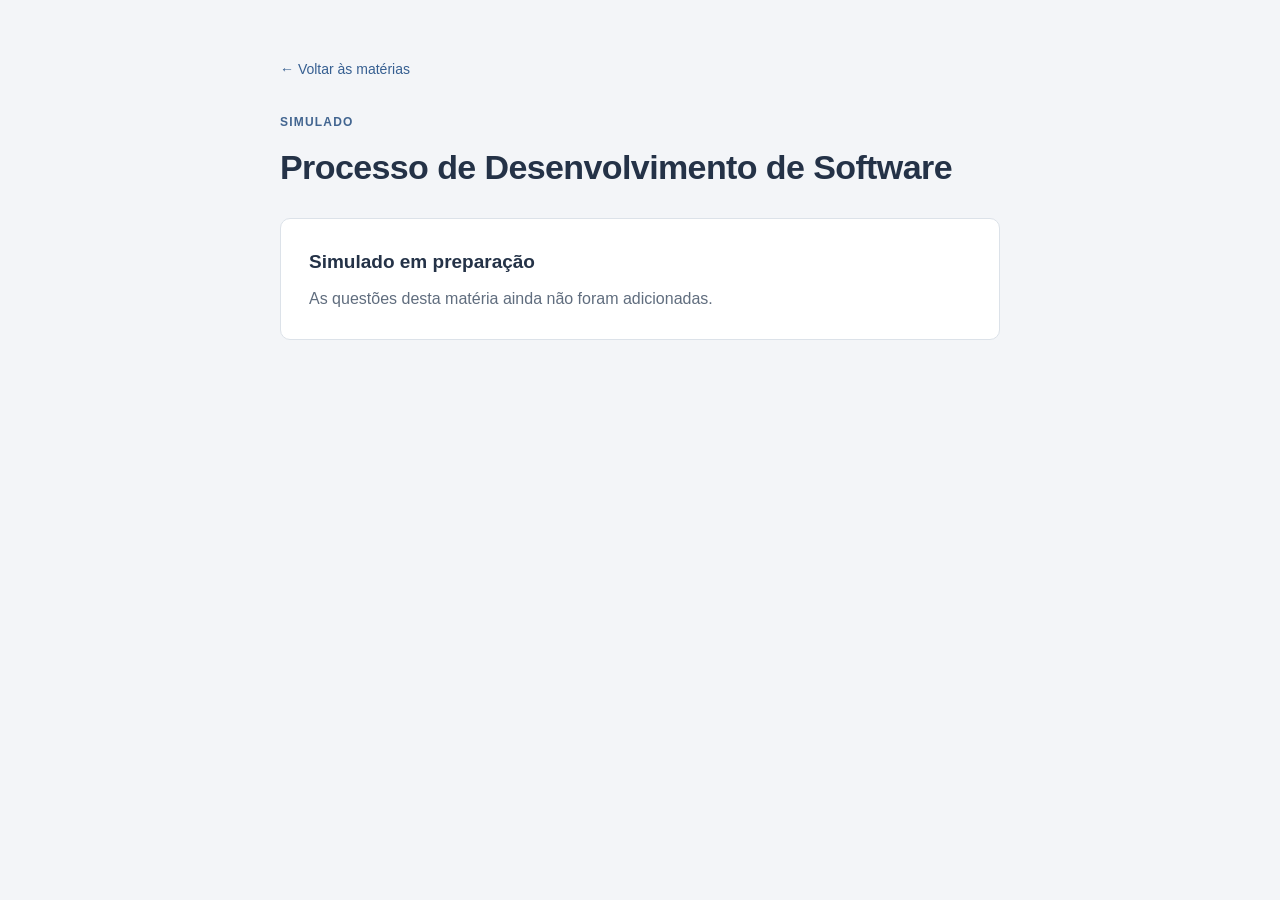
==== Processo de Desenvolvimento de Software/index.html @ 702bc62c "Adiciona site de estudos e simulado PHP" ====
<!DOCTYPE html>
<html lang="pt-BR">
<head>
  <meta charset="UTF-8">
  <meta name="viewport" content="width=device-width, initial-scale=1.0">
  <title>Simulado | Processo de Desenvolvimento de Software</title>
  <link rel="stylesheet" href="../styles.css">
</head>
<body>
  <main class="container">
    <a class="voltar" href="../index.html">← Voltar às matérias</a>
    <header class="intro">
      <span class="label">SIMULADO</span>
      <h1>Processo de Desenvolvimento de Software</h1>
    </header>
    <section class="aviso" aria-labelledby="aviso-titulo">
      <h2 id="aviso-titulo">Simulado em preparação</h2>
      <p>As questões desta matéria ainda não foram adicionadas.</p>
    </section>
  </main>
</body>
</html>
---- styles.css ----
* { box-sizing: border-box; }
:root { font-family: "Segoe UI", Arial, sans-serif; color: #243247; background: #f3f5f8; line-height: 1.6; color-scheme: light; }
body { margin: 0; padding: 56px 20px; }
.container { max-width: 720px; margin: 0 auto; }
.intro { margin-bottom: 30px; }
.label { color: #426590; font-size: 12px; letter-spacing: 1.2px; font-weight: 700; }
h1 { font-size: clamp(26px, 4vw, 34px); line-height: 1.25; letter-spacing: -.6px; margin: 12px 0; }
p { margin: 0; color: #606d7e; }
.materias { display: grid; gap: 14px; }
.materia { display: flex; align-items: center; gap: 18px; padding: 23px; background: #fff; border: 1px solid #dce2e9; border-radius: 10px; text-decoration: none; color: inherit; transition: border-color .15s, background-color .15s; }
.materia:hover { border-color: #7695bc; background: #fbfcff; }
.sigla { flex: 0 0 52px; height: 52px; display: grid; place-items: center; border-radius: 8px; background: #edf2f9; color: #365f91; font-size: 13px; font-weight: 700; }
.materia-texto { flex: 1; min-width: 0; }
.materia-nome { display: block; font-size: 17px; font-weight: 600; line-height: 1.4; }
.materia-acao { display: block; margin-top: 5px; font-size: 13px; color: #65758b; }
.seta { color: #426590; font-size: 22px; }
a:focus-visible { outline: 3px solid #386db0; outline-offset: 4px; }
.voltar { display: inline-block; margin-bottom: 28px; color: #365f91; text-decoration: none; font-size: 14px; }
.voltar:hover { text-decoration: underline; }
.aviso { background: #fff; border: 1px solid #dce2e9; border-radius: 10px; padding: 28px; }
.aviso h2 { font-size: 19px; margin: 0 0 8px; }
@media (max-width: 480px) { body { padding: 32px 16px; } .materia { padding: 18px 16px; gap: 12px; } .sigla { flex-basis: 44px; height: 44px; font-size: 12px; } .materia-nome { font-size: 16px; } .aviso { padding: 22px; } }
@media (prefers-reduced-motion: reduce) { .materia { transition: none; } }
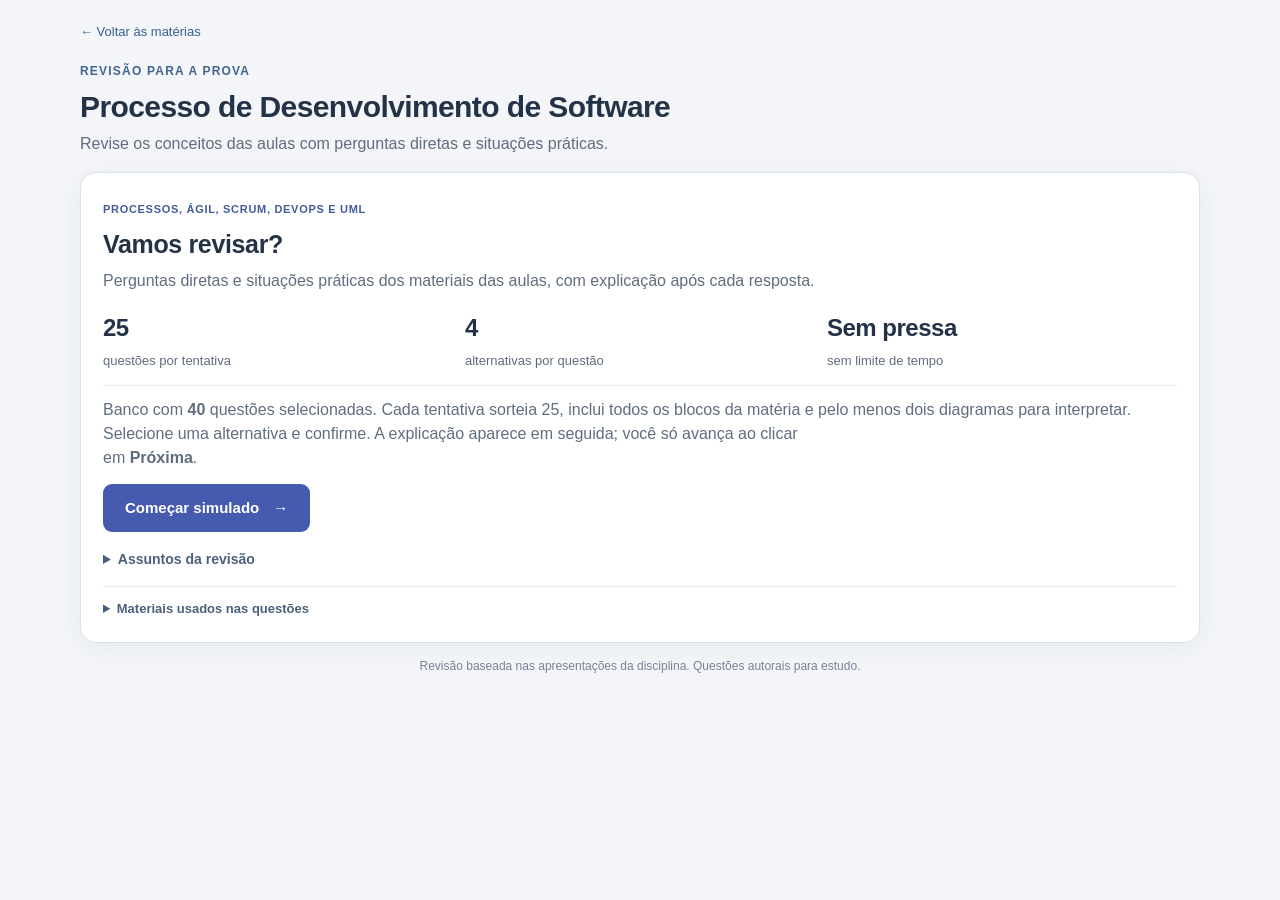
==== commit 6757ae1d: "Adiciona simulado de desenvolvimento de software" ====
--- a/Processo de Desenvolvimento de Software/index.html
+++ b/Processo de Desenvolvimento de Software/index.html
@@ -3,20 +3,86 @@
 <head>
   <meta charset="UTF-8">
   <meta name="viewport" content="width=device-width, initial-scale=1.0">
+  <meta name="description" content="Simulado de Processo de Desenvolvimento de Software baseado nos materiais das aulas, com 25 questões por tentativa.">
   <title>Simulado | Processo de Desenvolvimento de Software</title>
   <link rel="stylesheet" href="../styles.css">
+  <link rel="stylesheet" href="simulado.css">
+  <script src="questoes.js" defer></script>
+  <script src="simulado.js" defer></script>
 </head>
 <body>
-  <main class="container">
+  <main class="container simulado">
     <a class="voltar" href="../index.html">← Voltar às matérias</a>
     <header class="intro">
-      <span class="label">SIMULADO</span>
+      <span class="label">REVISÃO PARA A PROVA</span>
       <h1>Processo de Desenvolvimento de Software</h1>
+      <p>Revise os conceitos das aulas com perguntas diretas e situações práticas.</p>
     </header>
-    <section class="aviso" aria-labelledby="aviso-titulo">
-      <h2 id="aviso-titulo">Simulado em preparação</h2>
-      <p>As questões desta matéria ainda não foram adicionadas.</p>
+
+    <section id="inicio" class="painel" aria-labelledby="inicio-titulo">
+      <span class="etiqueta">PROCESSOS, ÁGIL, SCRUM, DEVOPS E UML</span>
+      <h2 id="inicio-titulo" tabindex="-1">Vamos revisar?</h2>
+      <p>Perguntas diretas e situações práticas dos materiais das aulas, com explicação após cada resposta.</p>
+      <div class="resumo-inicio">
+        <div><strong id="quantidade">—</strong><span>questões por tentativa</span></div>
+        <div><strong>4</strong><span>alternativas por questão</span></div>
+        <div><strong>Sem pressa</strong><span>sem limite de tempo</span></div>
+      </div>
+      <p>Banco com <strong id="total-banco">40</strong> questões selecionadas. Cada tentativa sorteia 25, inclui todos os blocos da matéria e pelo menos dois diagramas para interpretar.</p>
+      <p class="instrucao">Selecione uma alternativa e confirme. A explicação aparece em seguida; você só avança ao clicar em <strong>Próxima</strong>.</p>
+      <button id="comecar" class="botao principal" type="button" disabled>Começar simulado <span aria-hidden="true">→</span></button>
+      <details class="conteudos"><summary>Assuntos da revisão</summary><ul id="temas" class="temas"></ul></details>
+      <details class="fontes">
+        <summary>Materiais usados nas questões</summary>
+        <p>Questões autorais para estudo, elaboradas a partir das apresentações disponíveis na pasta da matéria. Não são questões oficiais da prova nem transcrições atribuídas ao professor.</p>
+        <ul id="materiais"></ul>
+      </details>
     </section>
+
+    <section id="questao" hidden aria-labelledby="enunciado">
+      <div class="andamento">
+        <div class="linha-progresso"><span id="contador"></span><span id="respondidas"></span></div>
+        <progress id="progresso" value="0" max="25" aria-label="Questões respondidas"></progress>
+        <div class="placar"><span id="modo">Simulado principal</span><span><strong id="acertos">0</strong> acertos · <strong id="erros">0</strong> erros</span></div>
+      </div>
+      <article class="painel">
+        <div class="etiquetas"><span id="tema" class="etiqueta"></span><span id="tipo" class="tipo"></span></div>
+        <h2 id="enunciado" tabindex="-1"></h2>
+        <figure id="bloco-diagrama" class="bloco-diagrama" hidden>
+          <img id="diagrama" alt="">
+          <figcaption id="legenda-diagrama"></figcaption>
+        </figure>
+        <div id="bloco-codigo" class="bloco-codigo" hidden>
+          <div class="legenda-codigo"><span>Situação</span><span>Leia com atenção</span></div>
+          <pre tabindex="0" aria-label="Trecho de código para interpretar"><code id="codigo"></code></pre>
+        </div>
+        <form id="resposta">
+          <fieldset><legend class="somente-leitor">Escolha uma das quatro alternativas</legend><div id="alternativas" class="alternativas"></div></fieldset>
+          <div id="feedback" class="feedback" hidden role="status" aria-live="polite" aria-atomic="true">
+            <h3 id="feedback-titulo" tabindex="-1"></h3>
+            <p id="resposta-correta"></p>
+            <h4>Por quê?</h4><p id="explicacao"></p><p id="fonte" class="fonte"></p>
+          </div>
+          <div class="rodape-questao">
+            <span id="dica">Escolha uma alternativa para confirmar.</span>
+            <button id="confirmar" class="botao principal" type="submit" disabled>Confirmar resposta</button>
+            <button id="proxima" class="botao principal" type="button" hidden>Próxima <span aria-hidden="true">→</span></button>
+          </div>
+        </form>
+      </article>
+    </section>
+
+    <section id="resultado" class="painel resultado" hidden aria-labelledby="resultado-titulo">
+      <span class="etiqueta">TENTATIVA CONCLUÍDA</span><h2 id="resultado-titulo" tabindex="-1">Sua revisão, em números</h2>
+      <p id="resumo-resultado"></p>
+      <div class="numeros"><div><strong id="percentual"></strong><span>de aproveitamento</span></div><div><strong id="total-acertos"></strong><span>acertos</span></div><div><strong id="total-erros"></strong><span>erros</span></div></div>
+      <p id="mensagem-resultado"></p>
+      <div class="acoes-resultado"><button id="refazer" class="botao principal" type="button">Novo simulado de 25 questões</button><button id="treinar-erros" class="botao secundario" type="button">Treinar questões erradas</button><button id="voltar-inicio" class="botao secundario" type="button">Voltar ao início</button></div>
+      <p class="nota">Questões e alternativas são embaralhadas em cada tentativa. No treino de erros, a pontuação considera somente esse treino.</p>
+    </section>
+
+    <noscript><p class="painel">Ative o JavaScript do navegador para responder ao simulado.</p></noscript>
+    <footer class="rodape">Revisão baseada nas apresentações da disciplina. Questões autorais para estudo.</footer>
   </main>
 </body>
 </html>
--- a/Processo de Desenvolvimento de Software/simulado.css
+++ b/Processo de Desenvolvimento de Software/simulado.css
@@ -0,0 +1,203 @@
+[hidden] { display: none !important; }
+:root { --destaque: #465bb0; --borda: #dce2ed; --texto: #243247; --muted: #606d7e; }
+body { padding: 18px clamp(12px, 2vw, 28px); }
+.simulado { max-width: 1120px; }
+.simulado .voltar { margin-bottom: 14px; font-size: 13px; }
+.simulado h1 { font-size: clamp(24px, 3vw, 30px); margin: 6px 0; }
+.simulado p { line-height: 1.5; }
+.simulado .intro { margin-bottom: 16px; }
+.simulado .intro p { max-width: 650px; }
+.simulado h2 { margin: 8px 0; font-size: clamp(21px, 3vw, 25px); line-height: 1.3; letter-spacing: -.35px; }
+.simulado h3 { font-size: 17px; }
+.painel { padding: 22px; border: 1px solid var(--borda); border-radius: 16px; background: #fff; box-shadow: 0 5px 22px #223c6210; }
+.etiqueta { font-size: 11px; letter-spacing: .7px; font-weight: 750; color: #445b9b; text-transform: uppercase; }
+.resumo-inicio { display: grid; grid-template-columns: repeat(3, 1fr); gap: 12px; padding: 12px 0; margin: 4px 0 12px; border-bottom: 1px solid #e7ebf2; }
+.resumo-inicio strong { display: block; font-size: 24px; letter-spacing: -.5px; color: var(--texto); }
+.resumo-inicio span { font-size: 13px; color: var(--muted); }
+.instrucao { max-width: 710px; margin-bottom: 14px; }
+.botao { display: inline-flex; align-items: center; justify-content: center; gap: 14px; min-height: 48px; border: 1px solid transparent; border-radius: 9px; padding: 12px 21px; font: 650 15px/1.4 "Segoe UI", Arial, sans-serif; cursor: pointer; transition: background-color .15s, border-color .15s; }
+.botao.principal { background: var(--destaque); color: #fff; }
+.botao.principal:hover:not(:disabled) { background: #35478f; }
+.botao.secundario { color: #354c8e; background: #f4f6fc; border-color: #d4dcee; }
+.botao.secundario:hover:not(:disabled) { background: #e9eef9; }
+.botao:disabled { opacity: .5; cursor: not-allowed; }
+button:focus-visible, summary:focus-visible, pre:focus-visible { outline: 3px solid #6279d0; outline-offset: 4px; }
+.conteudos { margin-top: 16px; }
+.conteudos h3 { margin-bottom: 8px; }
+.temas { display: flex; flex-wrap: wrap; list-style: none; gap: 8px; margin: 0; padding: 0; }
+.temas li { background: #f2f5fa; color: #4d5f78; border: 1px solid #e6eaf1; border-radius: 6px; padding: 5px 10px; font-size: 13px; }
+.fontes { margin-top: 16px; border-top: 1px solid #e7ebf2; padding-top: 12px; color: var(--muted); font-size: 13px; }
+summary { cursor: pointer; font-weight: 650; color: #4b607c; }
+.fontes p { margin-top: 12px; }
+.fontes ul { padding-left: 20px; }
+.fontes li { margin-top: 6px; }
+.andamento { margin-bottom: 12px; }
+.linha-progresso, .placar { display: flex; justify-content: space-between; gap: 12px; align-items: center; flex-wrap: wrap; font-size: 13px; }
+.linha-progresso { color: #526680; font-weight: 650; margin-bottom: 6px; }
+.placar { margin-top: 9px; color: #68758a; }
+.placar strong { color: var(--texto); }
+progress { display: block; width: 100%; height: 8px; border: 0; border-radius: 99px; appearance: none; background: #dde4ef; overflow: hidden; }
+progress::-webkit-progress-bar { background: #dde4ef; border-radius: 99px; }
+progress::-webkit-progress-value { background: var(--destaque); border-radius: 99px; }
+progress::-moz-progress-bar { background: var(--destaque); border-radius: 99px; }
+.etiquetas { display: flex; align-items: center; flex-wrap: wrap; gap: 12px; }
+.tipo { font-size: 12px; color: #65748b; padding: 2px 9px; border: 1px solid #e4e8f1; border-radius: 99px; }
+#enunciado { font-size: clamp(18px, 2.3vw, 22px); font-weight: 650; margin: 10px 0 16px; line-height: 1.35; overflow-wrap: anywhere; }
+.bloco-codigo { margin: 0 0 14px; border-radius: 10px; overflow: hidden; background: #182438; color: #eaf1ff; min-width: 0; }
+.legenda-codigo { display: flex; justify-content: space-between; color: #bac9e1; background: #233149; font: 12px/1.4 "Segoe UI", sans-serif; padding: 7px 12px; }
+pre { margin: 0; padding: 14px; overflow-x: auto; white-space: pre-wrap; overflow-wrap: anywhere; tab-size: 4; font: 13px/1.5 Consolas, "Liberation Mono", monospace; }
+code { font: inherit; }
+fieldset { border: 0; margin: 0; padding: 0; min-width: 0; }
+.alternativas { display: grid; gap: 8px; }
+.alternativa { display: grid; grid-template-columns: 18px 27px minmax(0, 1fr); align-items: center; gap: 9px; border: 1px solid #dce2ed; border-radius: 9px; padding: 10px 12px; min-height: 46px; font-size: 14px; cursor: pointer; background: #fff; line-height: 1.4; }
+.alternativa:hover:not(.bloqueada) { background: #f8f9fd; border-color: #99a8d9; }
+.alternativa input { width: 17px; height: 17px; margin: 0; accent-color: var(--destaque); }
+.alternativa:focus-within { outline: 3px solid #a4b4ec; outline-offset: 2px; }
+.alternativa.selecionada { background: #f3f5ff; border-color: #778bc8; }
+.letra { display: grid; place-items: center; width: 27px; height: 27px; border-radius: 6px; background: #edf1f7; font-size: 13px; font-weight: 750; color: #4d607b; }
+.texto-alternativa { overflow-wrap: anywhere; }
+.marcador { display: block; margin-top: 5px; font-size: 12px; font-weight: 700; }
+.alternativa.correta { background: #f0faf3; border-color: #479b63; }
+.alternativa.correta .marcador { color: #23683b; }
+.alternativa.incorreta { background: #fff3f2; border-color: #cf7971; }
+.alternativa.incorreta .marcador { color: #9c352b; }
+.alternativa.bloqueada { cursor: default; }
+.feedback { margin-top: 14px; padding: 14px; border: 1px solid #e1e6ef; border-radius: 10px; background: #f6f8fc; }
+.feedback h3 { margin: 0 0 6px; font-size: 17px; }
+.feedback.acertou h3 { color: #23683b; }
+.feedback.errou h3 { color: #a1392d; }
+.feedback h4 { margin: 8px 0 4px; font-size: 14px; color: #384c69; }
+.feedback p { color: #4c5c72; }
+.feedback .fonte { margin-top: 9px; padding-top: 8px; border-top: 1px solid #e1e6ef; font-size: 12px; }
+.rodape-questao { display: flex; align-items: center; justify-content: space-between; gap: 12px; margin-top: 14px; }
+.rodape-questao > span { color: #738098; font-size: 13px; }
+.numeros { display: grid; grid-template-columns: 1.3fr 1fr 1fr; gap: 16px; margin: 18px 0; padding: 16px 0; border-block: 1px solid #e3e8f1; }
+.numeros strong { display: block; font-size: clamp(28px, 5vw, 42px); line-height: 1.4; color: var(--destaque); letter-spacing: -1px; }
+.numeros span { font-size: 13px; color: #617089; }
+.acoes-resultado { display: flex; flex-wrap: wrap; gap: 12px; margin: 16px 0 12px; }
+.nota { font-size: 13px; }
+.rodape { margin: 14px 0 0; text-align: center; font-size: 12px; color: #778398; }
+.somente-leitor { position: absolute; width: 1px; height: 1px; padding: 0; margin: -1px; overflow: hidden; clip-path: inset(50%); white-space: nowrap; border: 0; }
+@media (max-width: 600px) {
+  .painel { padding: 16px 14px; border-radius: 12px; }
+  .simulado .intro { margin-bottom: 14px; }
+  .resumo-inicio { gap: 8px; grid-template-columns: repeat(3, minmax(0, 1fr)); }
+  .resumo-inicio span { display: block; font-size: 12px; line-height: 1.35; }
+  .resumo-inicio strong { font-size: 20px; }
+  .rodape-questao { flex-direction: column; align-items: stretch; }
+  .rodape-questao .botao { width: 100%; }
+  .alternativa { gap: 8px; padding: 10px; grid-template-columns: 17px 25px minmax(0,1fr); font-size: 14px; }
+  pre { padding: 12px; font-size: 12px; line-height: 1.45; }
+  .feedback { padding: 12px; }
+  .numeros { grid-template-columns: repeat(3,minmax(0,1fr)); gap: 10px; }
+  .numeros span { font-size: 12px; line-height: 1.35; display: block; }
+  .acoes-resultado { flex-direction: column; }
+}
+@media (prefers-reduced-motion: reduce) { .botao { transition: none; } }
+
+/* Durante as questões, o conteúdo ocupa o espaço do cabeçalho de apresentação. */
+body[data-tela="questao"] .intro .label,
+body[data-tela="questao"] .intro p,
+body[data-tela="questao"] .rodape { display: none; }
+body[data-tela="questao"] .intro { margin-bottom: 12px; }
+body[data-tela="questao"] .intro h1 { font-size: 20px; margin: 0; }
+body[data-tela="questao"] .voltar { margin-bottom: 6px; }
+#enunciado:focus, #inicio-titulo:focus, #resultado-titulo:focus,
+#feedback-titulo:focus { outline: none; }
+#enunciado:focus-visible, #inicio-titulo:focus-visible,
+#resultado-titulo:focus-visible, #feedback-titulo:focus-visible {
+  outline: 2px solid #6279d0; outline-offset: 3px;
+}
+@media (min-width: 820px) {
+  #questao article.painel { display: grid; grid-template-columns: minmax(0, 1fr) minmax(0, 1fr); column-gap: 22px; align-items: start; }
+  #questao .etiquetas, #enunciado, #questao .feedback,
+  #questao .rodape-questao { grid-column: 1 / -1; }
+  #resposta { display: contents; }
+  #resposta fieldset { grid-column: 2; min-width: 0; }
+  #bloco-codigo { grid-column: 1; margin-bottom: 0; }
+  #questao[data-com-codigo="false"] #resposta fieldset { grid-column: 1 / -1; }
+  #questao[data-com-codigo="false"] .alternativas { grid-template-columns: repeat(2, minmax(0, 1fr)); }
+}
+@media (max-width: 600px) {
+  body { padding: 12px; }
+  .simulado .voltar { margin-bottom: 10px; }
+  .simulado .intro .label { font-size: 10px; }
+  .simulado .intro p { font-size: 14px; }
+  .resumo-inicio { padding: 10px 0; }
+  .resumo-inicio strong { font-size: 19px; line-height: 1.4; }
+  .temas { gap: 6px; }
+  .temas li { padding: 4px 7px; font-size: 12px; }
+  .conteudos h3 { margin-top: 10px; }
+  .etiquetas { gap: 6px; }
+  .etiqueta { font-size: 10px; }
+  .rodape-questao { gap: 8px; }
+  .botao { padding: 10px 14px; min-height: 44px; }
+  .linha-progresso, .placar { gap: 4px 8px; font-size: 12px; }
+  .rodape-questao > span { font-size: 12px; }
+}
+@media (max-height: 700px) and (min-width: 820px) {
+  body { padding-top: 10px; padding-bottom: 10px; }
+  .painel { padding: 16px 20px; }
+  body[data-tela="questao"] .intro { margin-bottom: 8px; }
+  .simulado .voltar { margin-bottom: 8px; }
+}
+
+.conteudos summary { font-size: 14px; }
+.conteudos[open] .temas { margin-top: 10px; }
+.feedback h4 { display: none; }
+.feedback p { font-size: 14px; line-height: 1.4; }
+.feedback #explicacao { margin-top: 7px; }
+.feedback .fonte { font-size: 11px; }
+@media (min-width: 820px) {
+  body[data-tela="questao"] .voltar { float: right; margin: 2px 0 0 16px; }
+  body[data-tela="questao"] .intro { padding-right: 150px; }
+  #questao[data-com-codigo="true"] #bloco-codigo { grid-row: 3 / span 2; }
+  #questao[data-com-codigo="true"] #resposta fieldset { grid-row: 3; }
+  #questao[data-com-codigo="true"] .feedback { grid-column: 2; grid-row: 4; margin-top: 10px; }
+}
+@media (max-width: 600px) {
+  .simulado .intro p, .rodape { display: none; }
+  #inicio > p { font-size: 14px; }
+  .fontes { margin-top: 12px; padding-top: 10px; }
+  .numeros { margin: 12px 0; padding: 12px 0; }
+  .numeros strong { font-size: 28px; }
+}
+
+@media (min-width: 820px) {
+  #questao[data-codigo-curto="true"] #bloco-codigo { grid-column: 1 / -1; grid-row: 3; margin-bottom: 12px; }
+  #questao[data-codigo-curto="true"] #resposta fieldset { grid-column: 1 / -1; grid-row: 4; }
+  #questao[data-codigo-curto="true"] .alternativas { grid-template-columns: repeat(2, minmax(0, 1fr)); }
+  #questao[data-codigo-curto="true"] .feedback { grid-column: 1 / -1; grid-row: 5; }
+}
+
+@media (min-width: 820px) and (max-height: 800px) {
+  .painel { padding: 16px 20px; }
+  #enunciado { margin: 8px 0 12px; }
+  .alternativa { padding: 8px 10px; min-height: 44px; }
+  .feedback { padding: 10px; }
+  .feedback h3 { font-size: 16px; margin-bottom: 4px; }
+  .botao { min-height: 44px; padding: 10px 16px; }
+}
+
+.revisao-extra .botao { margin-top: 10px; }
+/* Diagramas locais, legíveis também em telas pequenas. */
+.bloco-diagrama {
+  margin: 18px 0 24px;
+  padding: 12px;
+  border: 1px solid #dce2e9;
+  border-radius: 8px;
+  background: #fff;
+}
+.bloco-diagrama img {
+  display: block;
+  width: 100%;
+  max-width: 640px;
+  height: auto;
+  margin: 0 auto;
+}
+.bloco-diagrama figcaption {
+  margin-top: 10px;
+  color: #606d7e;
+  font-size: 12px;
+  line-height: 1.5;
+}
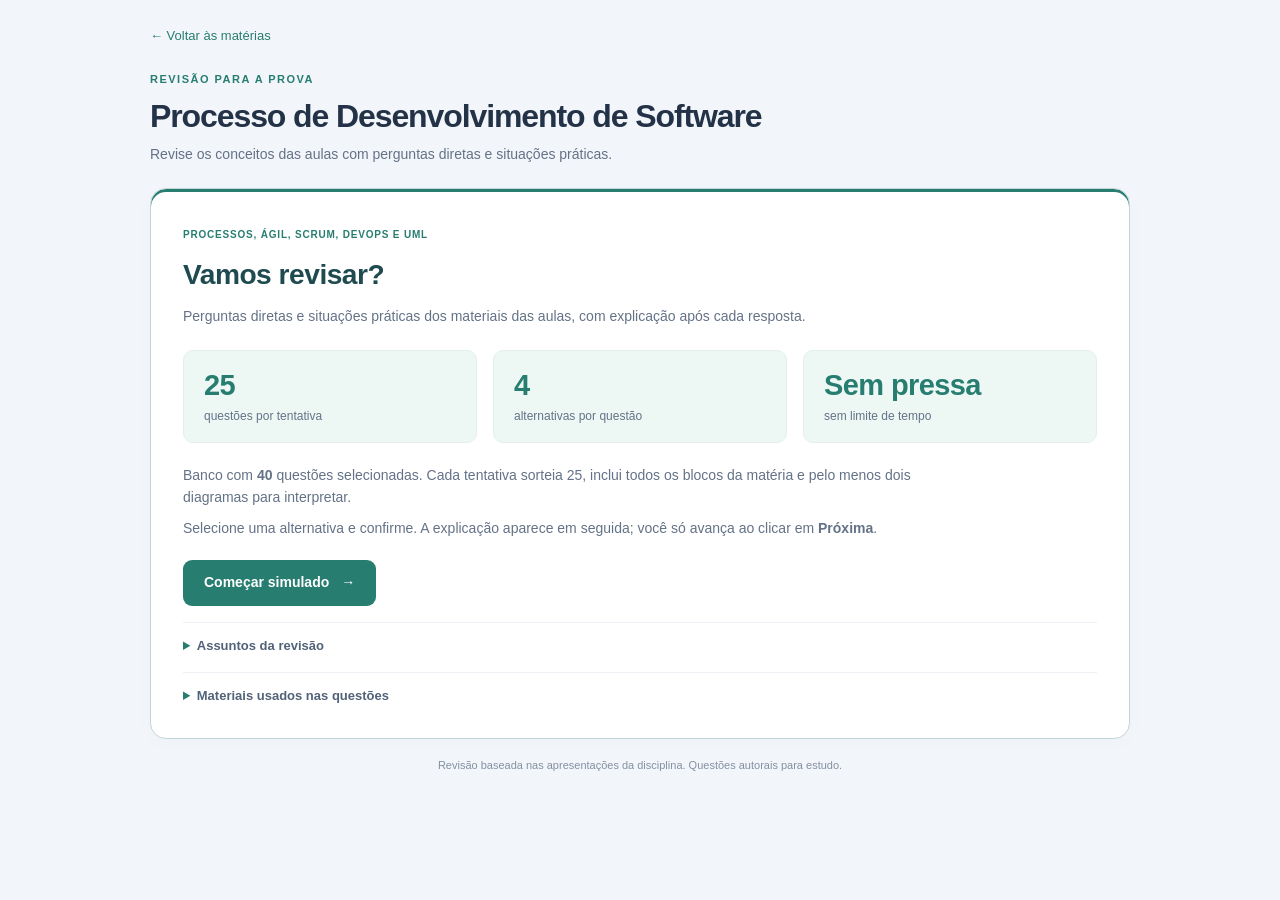
==== commit 2df0b7c6: "Melhora visual e responsividade dos simulados" ====
--- a/Processo de Desenvolvimento de Software/index.html
+++ b/Processo de Desenvolvimento de Software/index.html
@@ -5,10 +5,10 @@
   <meta name="viewport" content="width=device-width, initial-scale=1.0">
   <meta name="description" content="Simulado de Processo de Desenvolvimento de Software baseado nos materiais das aulas, com 25 questões por tentativa.">
   <title>Simulado | Processo de Desenvolvimento de Software</title>
-  <link rel="stylesheet" href="../styles.css">
-  <link rel="stylesheet" href="simulado.css">
+  <link rel="stylesheet" href="../styles.css?v=7">
+  <link rel="stylesheet" href="simulado.css?v=7">
   <script src="questoes.js" defer></script>
-  <script src="simulado.js" defer></script>
+  <script src="simulado.js?v=6" defer></script>
 </head>
 <body>
   <main class="container simulado">
@@ -46,6 +46,7 @@
         <div class="placar"><span id="modo">Simulado principal</span><span><strong id="acertos">0</strong> acertos · <strong id="erros">0</strong> erros</span></div>
       </div>
       <article class="painel">
+        <div class="questao-conteudo">
         <div class="etiquetas"><span id="tema" class="etiqueta"></span><span id="tipo" class="tipo"></span></div>
         <h2 id="enunciado" tabindex="-1"></h2>
         <figure id="bloco-diagrama" class="bloco-diagrama" hidden>
@@ -56,12 +57,13 @@
           <div class="legenda-codigo"><span>Situação</span><span>Leia com atenção</span></div>
           <pre tabindex="0" aria-label="Trecho de código para interpretar"><code id="codigo"></code></pre>
         </div>
+        </div>
         <form id="resposta">
           <fieldset><legend class="somente-leitor">Escolha uma das quatro alternativas</legend><div id="alternativas" class="alternativas"></div></fieldset>
           <div id="feedback" class="feedback" hidden role="status" aria-live="polite" aria-atomic="true">
             <h3 id="feedback-titulo" tabindex="-1"></h3>
             <p id="resposta-correta"></p>
-            <h4>Por quê?</h4><p id="explicacao"></p><p id="fonte" class="fonte"></p>
+            <h4>Por quê?</h4><p id="explicacao"></p><details class="referencia"><summary>Referência da aula</summary><p id="fonte" class="fonte"></p></details>
           </div>
           <div class="rodape-questao">
             <span id="dica">Escolha uma alternativa para confirmar.</span>
--- a/styles.css
+++ b/styles.css
@@ -1,23 +1,53 @@
 * { box-sizing: border-box; }
-:root { font-family: "Segoe UI", Arial, sans-serif; color: #243247; background: #f3f5f8; line-height: 1.6; color-scheme: light; }
-body { margin: 0; padding: 56px 20px; }
-.container { max-width: 720px; margin: 0 auto; }
-.intro { margin-bottom: 30px; }
-.label { color: #426590; font-size: 12px; letter-spacing: 1.2px; font-weight: 700; }
-h1 { font-size: clamp(26px, 4vw, 34px); line-height: 1.25; letter-spacing: -.6px; margin: 12px 0; }
-p { margin: 0; color: #606d7e; }
-.materias { display: grid; gap: 14px; }
-.materia { display: flex; align-items: center; gap: 18px; padding: 23px; background: #fff; border: 1px solid #dce2e9; border-radius: 10px; text-decoration: none; color: inherit; transition: border-color .15s, background-color .15s; }
-.materia:hover { border-color: #7695bc; background: #fbfcff; }
-.sigla { flex: 0 0 52px; height: 52px; display: grid; place-items: center; border-radius: 8px; background: #edf2f9; color: #365f91; font-size: 13px; font-weight: 700; }
-.materia-texto { flex: 1; min-width: 0; }
-.materia-nome { display: block; font-size: 17px; font-weight: 600; line-height: 1.4; }
-.materia-acao { display: block; margin-top: 5px; font-size: 13px; color: #65758b; }
-.seta { color: #426590; font-size: 22px; }
-a:focus-visible { outline: 3px solid #386db0; outline-offset: 4px; }
-.voltar { display: inline-block; margin-bottom: 28px; color: #365f91; text-decoration: none; font-size: 14px; }
-.voltar:hover { text-decoration: underline; }
-.aviso { background: #fff; border: 1px solid #dce2e9; border-radius: 10px; padding: 28px; }
-.aviso h2 { font-size: 19px; margin: 0 0 8px; }
-@media (max-width: 480px) { body { padding: 32px 16px; } .materia { padding: 18px 16px; gap: 12px; } .sigla { flex-basis: 44px; height: 44px; font-size: 12px; } .materia-nome { font-size: 16px; } .aviso { padding: 22px; } }
-@media (prefers-reduced-motion: reduce) { .materia { transition: none; } }
+:root {
+  color-scheme: light;
+  font-family: "Segoe UI", Arial, sans-serif;
+  color: #233247;
+  background: #f2f5fa;
+  line-height: 1.55;
+  --destaque: #365fc4;
+  --suave: #edf2ff;
+  --borda: #dfe5ef;
+  --texto: #233247;
+  --muted: #647287;
+}
+body { margin: 0; padding: clamp(20px, 4vh, 48px) clamp(16px, 4vw, 64px); }
+.container { width: 100%; max-width: 1200px; margin-inline: auto; }
+h1 { font-size: clamp(28px, 3.2vw, 42px); letter-spacing: -1.1px; line-height: 1.17; margin: 12px 0 14px; font-weight: 700; }
+p { margin: 0; color: var(--muted); }
+.label { color: var(--destaque); font-size: 11px; letter-spacing: 1.5px; font-weight: 750; }
+.intro { margin-bottom: 26px; }
+a:focus-visible, button:focus-visible, summary:focus-visible, pre:focus-visible { outline: 3px solid var(--destaque); outline-offset: 4px; }
+.voltar { display: inline-flex; align-items: center; gap: 7px; color: var(--muted); font-size: 13px; text-decoration: none; margin-bottom: 20px; }
+.voltar:hover { color: var(--destaque); }
+.home { min-height: calc(100svh - 2 * clamp(20px, 4vh, 48px)); display: flex; flex-direction: column; justify-content: center; padding-block: 24px; }
+.home .intro { max-width: 760px; margin-bottom: clamp(24px, 4vh, 42px); }
+.home .intro p { font-size: 16px; }
+.home h1 span { color: var(--destaque); }
+.home .label { display: inline-block; padding: 6px 10px; background: #e6ecfa; border-radius: 6px; letter-spacing: 1px; }
+.materias { display: grid; grid-template-columns: repeat(3, minmax(0, 1fr)); gap: 20px; }
+.materia { --cor: #247568; --fundo: #e7f3ef; display: flex; align-items: flex-start; flex-wrap: wrap; gap: 22px; padding: clamp(22px, 2.5vw, 32px); border: 1px solid color-mix(in srgb, var(--cor) 22%, white); border-top: 3px solid var(--cor); border-radius: 14px; color: var(--texto); background: var(--fundo); text-decoration: none; box-shadow: 0 4px 14px #23324704; transition: border-color .16s, box-shadow .16s, transform .16s; }
+.materia:nth-child(2) { --cor: #365fc4; --fundo: #e9efff; }
+.materia:nth-child(3) { --cor: #7253b1; --fundo: #f0eafa; }
+.materia:hover { border-color: var(--cor); box-shadow: 0 8px 24px #2332470b; transform: translateY(-2px); }
+.sigla { display: grid; place-items: center; width: 52px; height: 46px; background: var(--cor); border-radius: 10px; color: #fff; font-size: 13px; font-weight: 750; letter-spacing: .5px; }
+.materia-texto { order: 3; flex: 0 0 100%; min-width: 0; }
+.materia-nome { display: block; font-size: clamp(18px, 1.7vw, 22px); font-weight: 650; letter-spacing: -.35px; line-height: 1.4; min-height: 3em; }
+.materia-acao { display: inline-flex; color: #fff; background: var(--cor); font-size: 13px; font-weight: 600; margin-top: 24px; padding: 10px 15px; border-radius: 7px; }
+.seta { margin-left: auto; color: var(--cor); font-size: 24px; }
+.home-nota { margin-top: 28px; font-size: 12px; color: #7a8698; }
+[hidden] { display: none !important; }
+@media (max-width: 760px) {
+  .materias { grid-template-columns: 1fr; gap: 12px; }
+  .home { padding-block: 12px; }
+  .home .intro { margin-bottom: 24px; }
+  .materia { flex-wrap: nowrap; align-items: center; gap: 16px; padding: 20px; border-top-width: 1px; border-left: 3px solid var(--cor); }
+  .sigla { flex: 0 0 46px; height: 44px; }
+  .materia-texto { order: initial; flex: 1; }
+  .materia-nome { min-height: 0; font-size: 17px; }
+  .materia-acao { margin-top: 5px; padding: 0; border: 0; border-radius: 0; background: transparent; color: var(--cor); font-size: 12px; }
+  .seta { font-size: 21px; }
+  .home-nota { margin-top: 20px; }
+}
+@media (max-width: 380px) { .home { padding-block: 0; } .materia { padding: 15px 12px; gap: 11px; } .materia-nome { font-size: 15px; } .sigla { flex-basis: 39px; font-size: 11px; } }
+@media (prefers-reduced-motion: reduce) { *, *::before, *::after { scroll-behavior: auto !important; transition: none !important; } .materia:hover { transform: none; } }
--- a/Processo de Desenvolvimento de Software/simulado.css
+++ b/Processo de Desenvolvimento de Software/simulado.css
@@ -1,203 +1,2 @@
-[hidden] { display: none !important; }
-:root { --destaque: #465bb0; --borda: #dce2ed; --texto: #243247; --muted: #606d7e; }
-body { padding: 18px clamp(12px, 2vw, 28px); }
-.simulado { max-width: 1120px; }
-.simulado .voltar { margin-bottom: 14px; font-size: 13px; }
-.simulado h1 { font-size: clamp(24px, 3vw, 30px); margin: 6px 0; }
-.simulado p { line-height: 1.5; }
-.simulado .intro { margin-bottom: 16px; }
-.simulado .intro p { max-width: 650px; }
-.simulado h2 { margin: 8px 0; font-size: clamp(21px, 3vw, 25px); line-height: 1.3; letter-spacing: -.35px; }
-.simulado h3 { font-size: 17px; }
-.painel { padding: 22px; border: 1px solid var(--borda); border-radius: 16px; background: #fff; box-shadow: 0 5px 22px #223c6210; }
-.etiqueta { font-size: 11px; letter-spacing: .7px; font-weight: 750; color: #445b9b; text-transform: uppercase; }
-.resumo-inicio { display: grid; grid-template-columns: repeat(3, 1fr); gap: 12px; padding: 12px 0; margin: 4px 0 12px; border-bottom: 1px solid #e7ebf2; }
-.resumo-inicio strong { display: block; font-size: 24px; letter-spacing: -.5px; color: var(--texto); }
-.resumo-inicio span { font-size: 13px; color: var(--muted); }
-.instrucao { max-width: 710px; margin-bottom: 14px; }
-.botao { display: inline-flex; align-items: center; justify-content: center; gap: 14px; min-height: 48px; border: 1px solid transparent; border-radius: 9px; padding: 12px 21px; font: 650 15px/1.4 "Segoe UI", Arial, sans-serif; cursor: pointer; transition: background-color .15s, border-color .15s; }
-.botao.principal { background: var(--destaque); color: #fff; }
-.botao.principal:hover:not(:disabled) { background: #35478f; }
-.botao.secundario { color: #354c8e; background: #f4f6fc; border-color: #d4dcee; }
-.botao.secundario:hover:not(:disabled) { background: #e9eef9; }
-.botao:disabled { opacity: .5; cursor: not-allowed; }
-button:focus-visible, summary:focus-visible, pre:focus-visible { outline: 3px solid #6279d0; outline-offset: 4px; }
-.conteudos { margin-top: 16px; }
-.conteudos h3 { margin-bottom: 8px; }
-.temas { display: flex; flex-wrap: wrap; list-style: none; gap: 8px; margin: 0; padding: 0; }
-.temas li { background: #f2f5fa; color: #4d5f78; border: 1px solid #e6eaf1; border-radius: 6px; padding: 5px 10px; font-size: 13px; }
-.fontes { margin-top: 16px; border-top: 1px solid #e7ebf2; padding-top: 12px; color: var(--muted); font-size: 13px; }
-summary { cursor: pointer; font-weight: 650; color: #4b607c; }
-.fontes p { margin-top: 12px; }
-.fontes ul { padding-left: 20px; }
-.fontes li { margin-top: 6px; }
-.andamento { margin-bottom: 12px; }
-.linha-progresso, .placar { display: flex; justify-content: space-between; gap: 12px; align-items: center; flex-wrap: wrap; font-size: 13px; }
-.linha-progresso { color: #526680; font-weight: 650; margin-bottom: 6px; }
-.placar { margin-top: 9px; color: #68758a; }
-.placar strong { color: var(--texto); }
-progress { display: block; width: 100%; height: 8px; border: 0; border-radius: 99px; appearance: none; background: #dde4ef; overflow: hidden; }
-progress::-webkit-progress-bar { background: #dde4ef; border-radius: 99px; }
-progress::-webkit-progress-value { background: var(--destaque); border-radius: 99px; }
-progress::-moz-progress-bar { background: var(--destaque); border-radius: 99px; }
-.etiquetas { display: flex; align-items: center; flex-wrap: wrap; gap: 12px; }
-.tipo { font-size: 12px; color: #65748b; padding: 2px 9px; border: 1px solid #e4e8f1; border-radius: 99px; }
-#enunciado { font-size: clamp(18px, 2.3vw, 22px); font-weight: 650; margin: 10px 0 16px; line-height: 1.35; overflow-wrap: anywhere; }
-.bloco-codigo { margin: 0 0 14px; border-radius: 10px; overflow: hidden; background: #182438; color: #eaf1ff; min-width: 0; }
-.legenda-codigo { display: flex; justify-content: space-between; color: #bac9e1; background: #233149; font: 12px/1.4 "Segoe UI", sans-serif; padding: 7px 12px; }
-pre { margin: 0; padding: 14px; overflow-x: auto; white-space: pre-wrap; overflow-wrap: anywhere; tab-size: 4; font: 13px/1.5 Consolas, "Liberation Mono", monospace; }
-code { font: inherit; }
-fieldset { border: 0; margin: 0; padding: 0; min-width: 0; }
-.alternativas { display: grid; gap: 8px; }
-.alternativa { display: grid; grid-template-columns: 18px 27px minmax(0, 1fr); align-items: center; gap: 9px; border: 1px solid #dce2ed; border-radius: 9px; padding: 10px 12px; min-height: 46px; font-size: 14px; cursor: pointer; background: #fff; line-height: 1.4; }
-.alternativa:hover:not(.bloqueada) { background: #f8f9fd; border-color: #99a8d9; }
-.alternativa input { width: 17px; height: 17px; margin: 0; accent-color: var(--destaque); }
-.alternativa:focus-within { outline: 3px solid #a4b4ec; outline-offset: 2px; }
-.alternativa.selecionada { background: #f3f5ff; border-color: #778bc8; }
-.letra { display: grid; place-items: center; width: 27px; height: 27px; border-radius: 6px; background: #edf1f7; font-size: 13px; font-weight: 750; color: #4d607b; }
-.texto-alternativa { overflow-wrap: anywhere; }
-.marcador { display: block; margin-top: 5px; font-size: 12px; font-weight: 700; }
-.alternativa.correta { background: #f0faf3; border-color: #479b63; }
-.alternativa.correta .marcador { color: #23683b; }
-.alternativa.incorreta { background: #fff3f2; border-color: #cf7971; }
-.alternativa.incorreta .marcador { color: #9c352b; }
-.alternativa.bloqueada { cursor: default; }
-.feedback { margin-top: 14px; padding: 14px; border: 1px solid #e1e6ef; border-radius: 10px; background: #f6f8fc; }
-.feedback h3 { margin: 0 0 6px; font-size: 17px; }
-.feedback.acertou h3 { color: #23683b; }
-.feedback.errou h3 { color: #a1392d; }
-.feedback h4 { margin: 8px 0 4px; font-size: 14px; color: #384c69; }
-.feedback p { color: #4c5c72; }
-.feedback .fonte { margin-top: 9px; padding-top: 8px; border-top: 1px solid #e1e6ef; font-size: 12px; }
-.rodape-questao { display: flex; align-items: center; justify-content: space-between; gap: 12px; margin-top: 14px; }
-.rodape-questao > span { color: #738098; font-size: 13px; }
-.numeros { display: grid; grid-template-columns: 1.3fr 1fr 1fr; gap: 16px; margin: 18px 0; padding: 16px 0; border-block: 1px solid #e3e8f1; }
-.numeros strong { display: block; font-size: clamp(28px, 5vw, 42px); line-height: 1.4; color: var(--destaque); letter-spacing: -1px; }
-.numeros span { font-size: 13px; color: #617089; }
-.acoes-resultado { display: flex; flex-wrap: wrap; gap: 12px; margin: 16px 0 12px; }
-.nota { font-size: 13px; }
-.rodape { margin: 14px 0 0; text-align: center; font-size: 12px; color: #778398; }
-.somente-leitor { position: absolute; width: 1px; height: 1px; padding: 0; margin: -1px; overflow: hidden; clip-path: inset(50%); white-space: nowrap; border: 0; }
-@media (max-width: 600px) {
-  .painel { padding: 16px 14px; border-radius: 12px; }
-  .simulado .intro { margin-bottom: 14px; }
-  .resumo-inicio { gap: 8px; grid-template-columns: repeat(3, minmax(0, 1fr)); }
-  .resumo-inicio span { display: block; font-size: 12px; line-height: 1.35; }
-  .resumo-inicio strong { font-size: 20px; }
-  .rodape-questao { flex-direction: column; align-items: stretch; }
-  .rodape-questao .botao { width: 100%; }
-  .alternativa { gap: 8px; padding: 10px; grid-template-columns: 17px 25px minmax(0,1fr); font-size: 14px; }
-  pre { padding: 12px; font-size: 12px; line-height: 1.45; }
-  .feedback { padding: 12px; }
-  .numeros { grid-template-columns: repeat(3,minmax(0,1fr)); gap: 10px; }
-  .numeros span { font-size: 12px; line-height: 1.35; display: block; }
-  .acoes-resultado { flex-direction: column; }
-}
-@media (prefers-reduced-motion: reduce) { .botao { transition: none; } }
-
-/* Durante as questões, o conteúdo ocupa o espaço do cabeçalho de apresentação. */
-body[data-tela="questao"] .intro .label,
-body[data-tela="questao"] .intro p,
-body[data-tela="questao"] .rodape { display: none; }
-body[data-tela="questao"] .intro { margin-bottom: 12px; }
-body[data-tela="questao"] .intro h1 { font-size: 20px; margin: 0; }
-body[data-tela="questao"] .voltar { margin-bottom: 6px; }
-#enunciado:focus, #inicio-titulo:focus, #resultado-titulo:focus,
-#feedback-titulo:focus { outline: none; }
-#enunciado:focus-visible, #inicio-titulo:focus-visible,
-#resultado-titulo:focus-visible, #feedback-titulo:focus-visible {
-  outline: 2px solid #6279d0; outline-offset: 3px;
-}
-@media (min-width: 820px) {
-  #questao article.painel { display: grid; grid-template-columns: minmax(0, 1fr) minmax(0, 1fr); column-gap: 22px; align-items: start; }
-  #questao .etiquetas, #enunciado, #questao .feedback,
-  #questao .rodape-questao { grid-column: 1 / -1; }
-  #resposta { display: contents; }
-  #resposta fieldset { grid-column: 2; min-width: 0; }
-  #bloco-codigo { grid-column: 1; margin-bottom: 0; }
-  #questao[data-com-codigo="false"] #resposta fieldset { grid-column: 1 / -1; }
-  #questao[data-com-codigo="false"] .alternativas { grid-template-columns: repeat(2, minmax(0, 1fr)); }
-}
-@media (max-width: 600px) {
-  body { padding: 12px; }
-  .simulado .voltar { margin-bottom: 10px; }
-  .simulado .intro .label { font-size: 10px; }
-  .simulado .intro p { font-size: 14px; }
-  .resumo-inicio { padding: 10px 0; }
-  .resumo-inicio strong { font-size: 19px; line-height: 1.4; }
-  .temas { gap: 6px; }
-  .temas li { padding: 4px 7px; font-size: 12px; }
-  .conteudos h3 { margin-top: 10px; }
-  .etiquetas { gap: 6px; }
-  .etiqueta { font-size: 10px; }
-  .rodape-questao { gap: 8px; }
-  .botao { padding: 10px 14px; min-height: 44px; }
-  .linha-progresso, .placar { gap: 4px 8px; font-size: 12px; }
-  .rodape-questao > span { font-size: 12px; }
-}
-@media (max-height: 700px) and (min-width: 820px) {
-  body { padding-top: 10px; padding-bottom: 10px; }
-  .painel { padding: 16px 20px; }
-  body[data-tela="questao"] .intro { margin-bottom: 8px; }
-  .simulado .voltar { margin-bottom: 8px; }
-}
-
-.conteudos summary { font-size: 14px; }
-.conteudos[open] .temas { margin-top: 10px; }
-.feedback h4 { display: none; }
-.feedback p { font-size: 14px; line-height: 1.4; }
-.feedback #explicacao { margin-top: 7px; }
-.feedback .fonte { font-size: 11px; }
-@media (min-width: 820px) {
-  body[data-tela="questao"] .voltar { float: right; margin: 2px 0 0 16px; }
-  body[data-tela="questao"] .intro { padding-right: 150px; }
-  #questao[data-com-codigo="true"] #bloco-codigo { grid-row: 3 / span 2; }
-  #questao[data-com-codigo="true"] #resposta fieldset { grid-row: 3; }
-  #questao[data-com-codigo="true"] .feedback { grid-column: 2; grid-row: 4; margin-top: 10px; }
-}
-@media (max-width: 600px) {
-  .simulado .intro p, .rodape { display: none; }
-  #inicio > p { font-size: 14px; }
-  .fontes { margin-top: 12px; padding-top: 10px; }
-  .numeros { margin: 12px 0; padding: 12px 0; }
-  .numeros strong { font-size: 28px; }
-}
-
-@media (min-width: 820px) {
-  #questao[data-codigo-curto="true"] #bloco-codigo { grid-column: 1 / -1; grid-row: 3; margin-bottom: 12px; }
-  #questao[data-codigo-curto="true"] #resposta fieldset { grid-column: 1 / -1; grid-row: 4; }
-  #questao[data-codigo-curto="true"] .alternativas { grid-template-columns: repeat(2, minmax(0, 1fr)); }
-  #questao[data-codigo-curto="true"] .feedback { grid-column: 1 / -1; grid-row: 5; }
-}
-
-@media (min-width: 820px) and (max-height: 800px) {
-  .painel { padding: 16px 20px; }
-  #enunciado { margin: 8px 0 12px; }
-  .alternativa { padding: 8px 10px; min-height: 44px; }
-  .feedback { padding: 10px; }
-  .feedback h3 { font-size: 16px; margin-bottom: 4px; }
-  .botao { min-height: 44px; padding: 10px 16px; }
-}
-
-.revisao-extra .botao { margin-top: 10px; }
-/* Diagramas locais, legíveis também em telas pequenas. */
-.bloco-diagrama {
-  margin: 18px 0 24px;
-  padding: 12px;
-  border: 1px solid #dce2e9;
-  border-radius: 8px;
-  background: #fff;
-}
-.bloco-diagrama img {
-  display: block;
-  width: 100%;
-  max-width: 640px;
-  height: auto;
-  margin: 0 auto;
-}
-.bloco-diagrama figcaption {
-  margin-top: 10px;
-  color: #606d7e;
-  font-size: 12px;
-  line-height: 1.5;
-}
+@import url("../simulado.css?v=7");
+:root { --destaque: #277d70; --suave: #edf8f5; }
